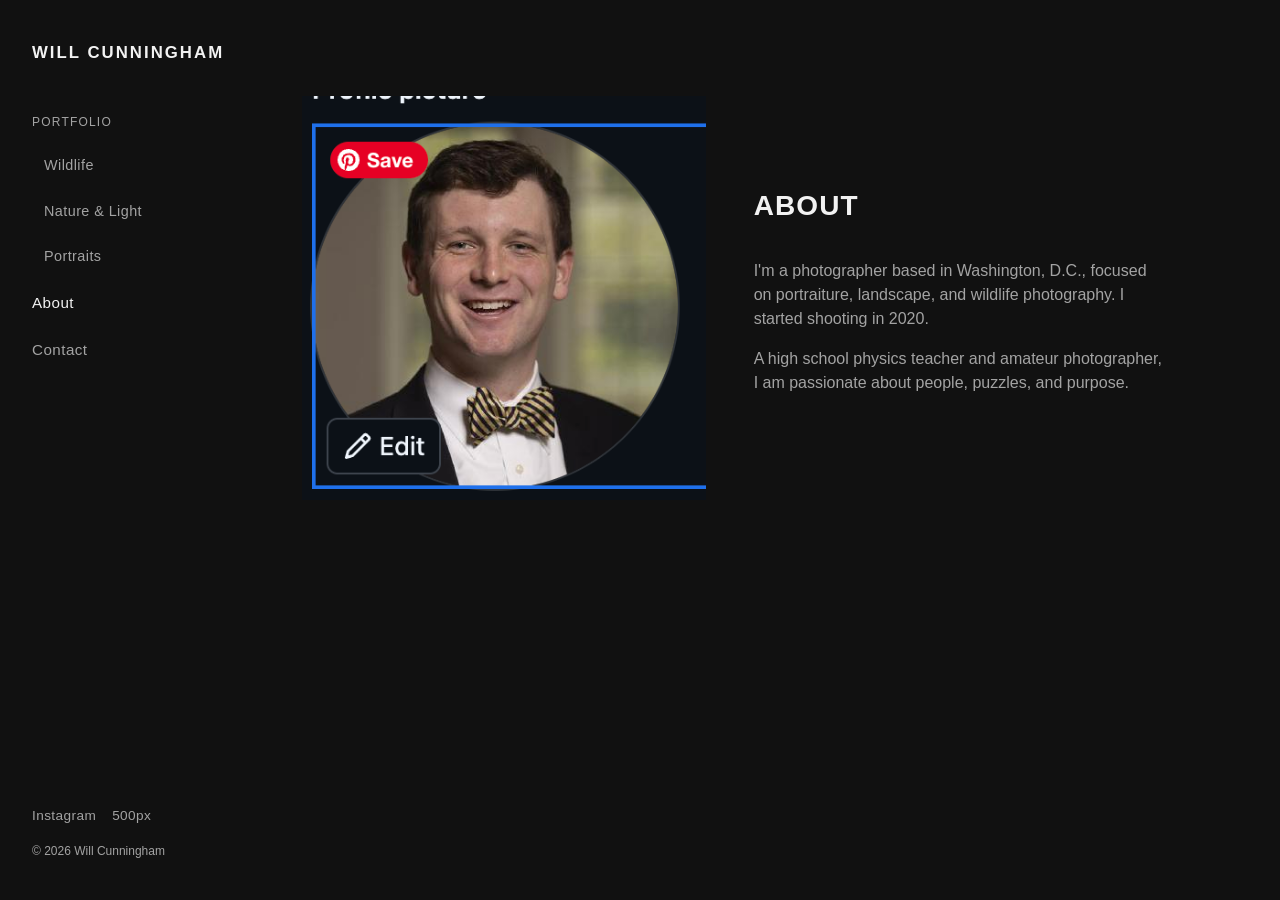
==== about.html @ c7975582 "Add mobile header logo and fix sidebar overlap issues Show the site name next to the hamburger butto" ====
<!DOCTYPE html>
<html lang="en">
<head>
<meta charset="UTF-8">
<meta name="viewport" content="width=device-width, initial-scale=1.0">
<title>About — Will Cunningham Photography</title>
<meta name="description" content="About Will Cunningham, photographer.">
<link rel="stylesheet" href="css/style.css">
</head>
<body>

<button class="nav-toggle" aria-label="Toggle navigation" aria-expanded="false">
  <span></span><span></span><span></span>
</button>

<a href="index.html" class="mobile-logo">WILL CUNNINGHAM</a>

<aside class="sidebar" id="sidebar">
  <a href="index.html" class="sidebar-logo">WILL CUNNINGHAM</a>
  <nav class="sidebar-nav">
    <div class="nav-group-label">Portfolio</div>
    <a href="wildlife.html" class="sub-link">Wildlife</a>
    <a href="nature-and-light.html" class="sub-link">Nature &amp; Light</a>
    <a href="portraits.html" class="sub-link">Portraits</a>
    <a href="about.html" class="current">About</a>
    <a href="contact.html">Contact</a>
  </nav>
  <div class="sidebar-footer">
    <div class="sidebar-social">
      <a href="https://www.instagram.com/wlcworks" target="_blank" rel="noopener">Instagram</a>
      <a href="#" target="_blank" rel="noopener">500px</a>
    </div>
    <p class="sidebar-copyright">&copy; <span id="year"></span> Will Cunningham</p>
  </div>
</aside>

<div class="page-content">
  <section class="about-section">
    <div class="about-image">
      <img src="images/old_headshot.png" alt="Portrait of Will Cunningham">
    </div>
    <div class="about-text">
      <h1 class="section-title">About</h1>
      <p>
        I'm a photographer based in Washington, D.C.,
         focused on portraiture, landscape, and wildlife photography. I started
        shooting in 2020.
      </p>
      <p>
        A high school physics teacher and amateur photographer, I am passionate about people,
        puzzles, and purpose.
      </p>
    </div>
  </section>
</div>

<script src="js/photos.js"></script>
<script src="js/script.js"></script>
</body>
</html>
---- css/style.css ----
/* ---------- Reset & base ---------- */
* {
  margin: 0;
  padding: 0;
  box-sizing: border-box;
}

:root {
  --bg: #111111;
  --bg-alt: #1a1a1a;
  --text: #f2f2f2;
  --text-muted: #a3a3a3;
  --border: #2c2c2c;
  --sidebar-width: 260px;
}

html {
  scroll-behavior: smooth;
}

body {
  background: var(--bg);
  color: var(--text);
  font-family: -apple-system, BlinkMacSystemFont, "Segoe UI", Helvetica, Arial, sans-serif;
  line-height: 1.5;
}

img {
  max-width: 100%;
  display: block;
}

a {
  color: inherit;
  text-decoration: none;
}

.section-title {
  font-size: 1.75rem;
  font-weight: 600;
  letter-spacing: 0.04em;
  text-transform: uppercase;
  margin-bottom: 2rem;
}

/* ---------- Sidebar ---------- */
.sidebar {
  position: fixed;
  top: 0;
  left: 0;
  bottom: 0;
  width: var(--sidebar-width);
  background: var(--bg);
  display: flex;
  flex-direction: column;
  padding: 2.5rem 2rem;
  overflow-y: auto;
  z-index: 200;
  transition: transform 0.3s ease;
}

.sidebar-logo {
  font-weight: 700;
  letter-spacing: 0.12em;
  font-size: 1.05rem;
  margin-bottom: 3rem;
  display: block;
}

.sidebar-nav {
  flex: 1;
  display: flex;
  flex-direction: column;
  gap: 0.5rem;
}

.nav-group-label {
  color: var(--text-muted);
  font-size: 0.75rem;
  letter-spacing: 0.1em;
  text-transform: uppercase;
  margin-top: 1.5rem;
  margin-bottom: 0.5rem;
}

.nav-group-label:first-child {
  margin-top: 0;
}

.sidebar-nav a {
  padding: 0.5rem 0;
  font-size: 0.95rem;
  letter-spacing: 0.03em;
  color: var(--text-muted);
  transition: color 0.2s ease;
}

.sidebar-nav a.sub-link {
  padding-left: 0.75rem;
  font-size: 0.9rem;
}

.sidebar-nav a:hover,
.sidebar-nav a.current {
  color: var(--text);
}

.sidebar-footer {
  margin-top: 2rem;
  display: flex;
  flex-direction: column;
  gap: 1rem;
}

.sidebar-social {
  display: flex;
  gap: 1rem;
}

.sidebar-social a {
  color: var(--text-muted);
  font-size: 0.85rem;
  letter-spacing: 0.03em;
}

.sidebar-social a:hover {
  color: var(--text);
}

.sidebar-copyright {
  color: var(--text-muted);
  font-size: 0.75rem;
}

.nav-toggle {
  display: none;
  position: fixed;
  top: 1.25rem;
  left: 1.25rem;
  z-index: 210;
  flex-direction: column;
  justify-content: center;
  gap: 5px;
  width: 40px;
  height: 40px;
  background: var(--bg-alt);
  border: 1px solid var(--border);
  cursor: pointer;
  transition: left 0.3s ease;
}

.nav-toggle span {
  display: block;
  height: 2px;
  width: 18px;
  margin: 0 auto;
  background: var(--text);
  transition: transform 0.25s ease, opacity 0.25s ease;
}

.nav-toggle[aria-expanded="true"] span:nth-child(1) {
  transform: translateY(7px) rotate(45deg);
}

.nav-toggle[aria-expanded="true"] span:nth-child(2) {
  opacity: 0;
}

.nav-toggle[aria-expanded="true"] span:nth-child(3) {
  transform: translateY(-7px) rotate(-45deg);
}

.mobile-logo {
  display: none;
  position: fixed;
  top: 0;
  left: 4.5rem;
  z-index: 205;
  height: 40px;
  line-height: 40px;
  margin-top: 1.25rem;
  font-weight: 700;
  letter-spacing: 0.08em;
  font-size: 0.85rem;
  white-space: nowrap;
}

/* ---------- Page content ---------- */
.page-content {
  margin-left: var(--sidebar-width);
  min-height: 100vh;
  display: flex;
  flex-direction: column;
}

.home-content {
  justify-content: center;
}

/* ---------- Homepage slider ---------- */
.hero-slider {
  position: relative;
  height: 72vh;
  margin: 0 4rem;
  overflow: hidden;
}

.slide {
  position: absolute;
  inset: 0;
  background-size: cover;
  background-position: center;
  opacity: 0;
  cursor: pointer;
  transition: opacity 1.2s ease;
}

.slide.active {
  opacity: 1;
}

.slide::after {
  content: "";
  position: absolute;
  inset: 0;
  background: linear-gradient(180deg, rgba(0, 0, 0, 0.25) 0%, rgba(0, 0, 0, 0.55) 100%);
}

.slide-dots {
  position: absolute;
  right: 3rem;
  bottom: 3rem;
  z-index: 2;
  display: flex;
  gap: 0.6rem;
}

.slide-dot {
  width: 8px;
  height: 8px;
  border-radius: 50%;
  background: rgba(255, 255, 255, 0.35);
  border: none;
  cursor: pointer;
  padding: 0;
}

.slide-dot.active {
  background: #fff;
}

/* ---------- Gallery pages ---------- */
.gallery-page-header {
  max-width: 1200px;
  margin: 0 auto;
  padding: 6rem 2rem 0;
}

.gallery-section {
  max-width: 1200px;
  margin: 0 auto;
  padding: 2rem 2rem 6rem;
}

.gallery {
  display: flex;
  gap: 1rem;
  align-items: flex-start;
}

.gallery-column {
  flex: 1;
  min-width: 0;
  display: flex;
  flex-direction: column;
  gap: 1rem;
}

.gallery-item {
  overflow: hidden;
  cursor: pointer;
  background: var(--bg-alt);
}

.gallery-item img {
  width: 100%;
  height: auto;
  display: block;
  transition: transform 0.4s ease;
}

.gallery-item:hover img {
  transform: scale(1.06);
}

/* ---------- About page ---------- */
.about-section {
  max-width: 1000px;
  margin: 0 auto;
  padding: 6rem 2rem;
  display: grid;
  grid-template-columns: 1fr 1.2fr;
  gap: 3rem;
  align-items: center;
}

.about-image img {
  width: 100%;
  aspect-ratio: 1 / 1;
  object-fit: cover;
}

.about-text p {
  color: var(--text-muted);
  margin-bottom: 1rem;
  max-width: 46ch;
}

/* ---------- Contact page ---------- */
.contact-section {
  max-width: 700px;
  margin: 0 auto;
  padding: 6rem 2rem;
  text-align: center;
}

.contact-section p {
  color: var(--text-muted);
  margin-bottom: 1.5rem;
}

.contact-email {
  font-size: 1.5rem;
  font-weight: 600;
  border-bottom: 1px solid var(--text-muted);
  padding-bottom: 2px;
}

.social-links {
  display: flex;
  gap: 1.5rem;
  justify-content: center;
  margin-top: 2rem;
}

.social-links a {
  color: var(--text-muted);
  text-transform: uppercase;
  font-size: 0.85rem;
  letter-spacing: 0.05em;
  transition: color 0.2s ease;
}

.social-links a:hover {
  color: var(--text);
}

/* ---------- Lightbox ---------- */
.lightbox {
  position: fixed;
  inset: 0;
  background: rgba(0, 0, 0, 0.92);
  display: none;
  align-items: center;
  justify-content: center;
  z-index: 300;
}

.lightbox.active {
  display: flex;
}

.lightbox-img {
  max-width: 88vw;
  max-height: 85vh;
  object-fit: contain;
}

.lightbox-close,
.lightbox-prev,
.lightbox-next {
  position: absolute;
  background: none;
  border: none;
  color: var(--text);
  cursor: pointer;
  font-size: 1.75rem;
  line-height: 1;
  padding: 0.75rem;
}

.lightbox-close {
  top: 1.5rem;
  right: 1.5rem;
}

.lightbox-prev {
  left: 1rem;
  top: 50%;
  transform: translateY(-50%);
}

.lightbox-next {
  right: 1rem;
  top: 50%;
  transform: translateY(-50%);
}

/* ---------- Responsive ---------- */
@media (max-width: 900px) {
  .about-section {
    grid-template-columns: 1fr;
  }

  .about-image {
    max-width: 320px;
    margin: 0 auto;
  }
}

@media (max-width: 780px) {
  .sidebar {
    transform: translateX(-100%);
    width: 240px;
  }

  .nav-toggle[aria-expanded="true"] {
    left: 180px;
  }

  .sidebar.open {
    transform: translateX(0);
  }

  .nav-toggle {
    display: flex;
  }

  .mobile-logo {
    display: block;
  }

  .page-content {
    margin-left: 0;
  }

  .hero-slider {
    margin: 0 1.5rem;
  }

  .slide-dots {
    right: 1.5rem;
    bottom: 2rem;
  }
}

@media (max-width: 640px) {
  .gallery,
  .gallery-column {
    gap: 0.5rem;
  }

  .lightbox-prev,
  .lightbox-next {
    font-size: 1.25rem;
  }

  .gallery-page-header,
  .intro-section {
    padding-top: 5rem;
  }
}
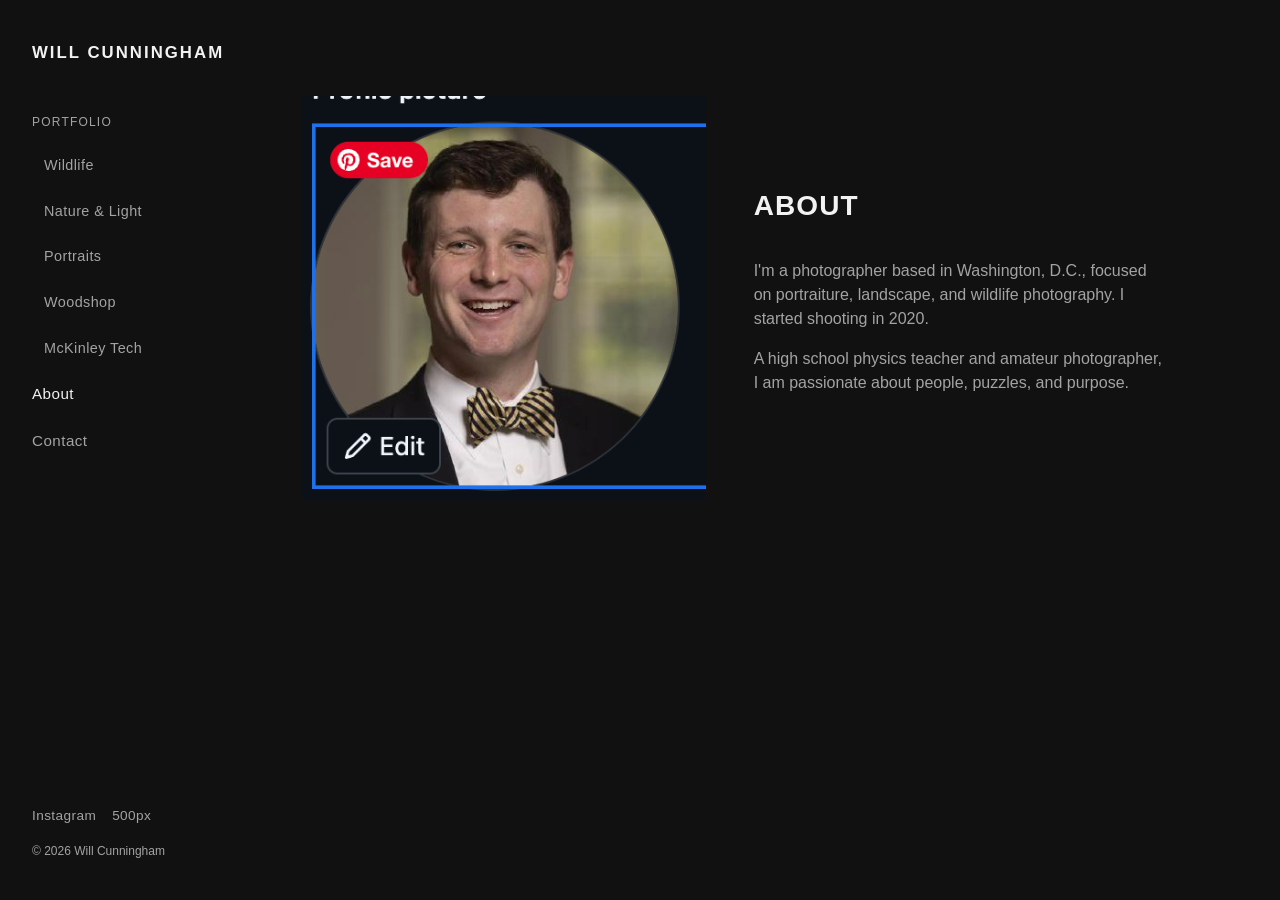
==== commit b267636a: "Add Woodshop and McKinley Tech portfolio sections Scaffold two new gallery pages with photos, wire t" ====
--- a/about.html
+++ b/about.html
@@ -9,11 +9,12 @@
 </head>
 <body>
 
-<button class="nav-toggle" aria-label="Toggle navigation" aria-expanded="false">
-  <span></span><span></span><span></span>
-</button>
-
-<a href="index.html" class="mobile-logo">WILL CUNNINGHAM</a>
+<div class="mobile-topbar">
+  <button class="nav-toggle" aria-label="Toggle navigation" aria-expanded="false">
+    <span></span><span></span><span></span>
+  </button>
+  <a href="index.html" class="mobile-logo">WILL CUNNINGHAM</a>
+</div>
 
 <aside class="sidebar" id="sidebar">
   <a href="index.html" class="sidebar-logo">WILL CUNNINGHAM</a>
@@ -22,6 +23,8 @@
     <a href="wildlife.html" class="sub-link">Wildlife</a>
     <a href="nature-and-light.html" class="sub-link">Nature &amp; Light</a>
     <a href="portraits.html" class="sub-link">Portraits</a>
+    <a href="woodshop.html" class="sub-link">Woodshop</a>
+    <a href="mckinley-tech.html" class="sub-link">McKinley Tech</a>
     <a href="about.html" class="current">About</a>
     <a href="contact.html">Contact</a>
   </nav>
--- a/css/style.css
+++ b/css/style.css
@@ -56,7 +56,6 @@
   padding: 2.5rem 2rem;
   overflow-y: auto;
   z-index: 200;
-  transition: transform 0.3s ease;
 }
 
 .sidebar-logo {
@@ -69,6 +68,7 @@
 
 .sidebar-nav {
   flex: 1;
+  min-height: 0;
   display: flex;
   flex-direction: column;
   gap: 0.5rem;
@@ -107,6 +107,7 @@
 
 .sidebar-footer {
   margin-top: 2rem;
+  min-height: 0;
   display: flex;
   flex-direction: column;
   gap: 1rem;
@@ -132,12 +133,13 @@
   font-size: 0.75rem;
 }
 
+.mobile-topbar {
+  display: none;
+}
+
 .nav-toggle {
   display: none;
-  position: fixed;
-  top: 1.25rem;
-  left: 1.25rem;
-  z-index: 210;
+  flex-shrink: 0;
   flex-direction: column;
   justify-content: center;
   gap: 5px;
@@ -146,7 +148,6 @@
   background: var(--bg-alt);
   border: 1px solid var(--border);
   cursor: pointer;
-  transition: left 0.3s ease;
 }
 
 .nav-toggle span {
@@ -171,14 +172,6 @@
 }
 
 .mobile-logo {
-  display: none;
-  position: fixed;
-  top: 0;
-  left: 4.5rem;
-  z-index: 205;
-  height: 40px;
-  line-height: 40px;
-  margin-top: 1.25rem;
   font-weight: 700;
   letter-spacing: 0.08em;
   font-size: 0.85rem;
@@ -419,25 +412,39 @@
 }
 
 @media (max-width: 780px) {
-  .sidebar {
-    transform: translateX(-100%);
-    width: 240px;
-  }
-
-  .nav-toggle[aria-expanded="true"] {
-    left: 180px;
-  }
-
-  .sidebar.open {
-    transform: translateX(0);
+  .mobile-topbar {
+    display: flex;
+    align-items: center;
+    gap: 1rem;
+    padding: 1rem 1.25rem;
+    position: sticky;
+    top: 0;
+    z-index: 210;
+    background: var(--bg);
   }
 
   .nav-toggle {
     display: flex;
   }
 
-  .mobile-logo {
-    display: block;
+  .sidebar {
+    position: static;
+    width: 100%;
+    max-height: 0;
+    padding-top: 0;
+    padding-bottom: 0;
+    overflow: hidden;
+    transition: max-height 0.35s ease, padding 0.35s ease;
+  }
+
+  .sidebar.open {
+    max-height: 500px;
+    padding-top: 2.5rem;
+    padding-bottom: 2.5rem;
+  }
+
+  .sidebar-logo {
+    display: none;
   }
 
   .page-content {
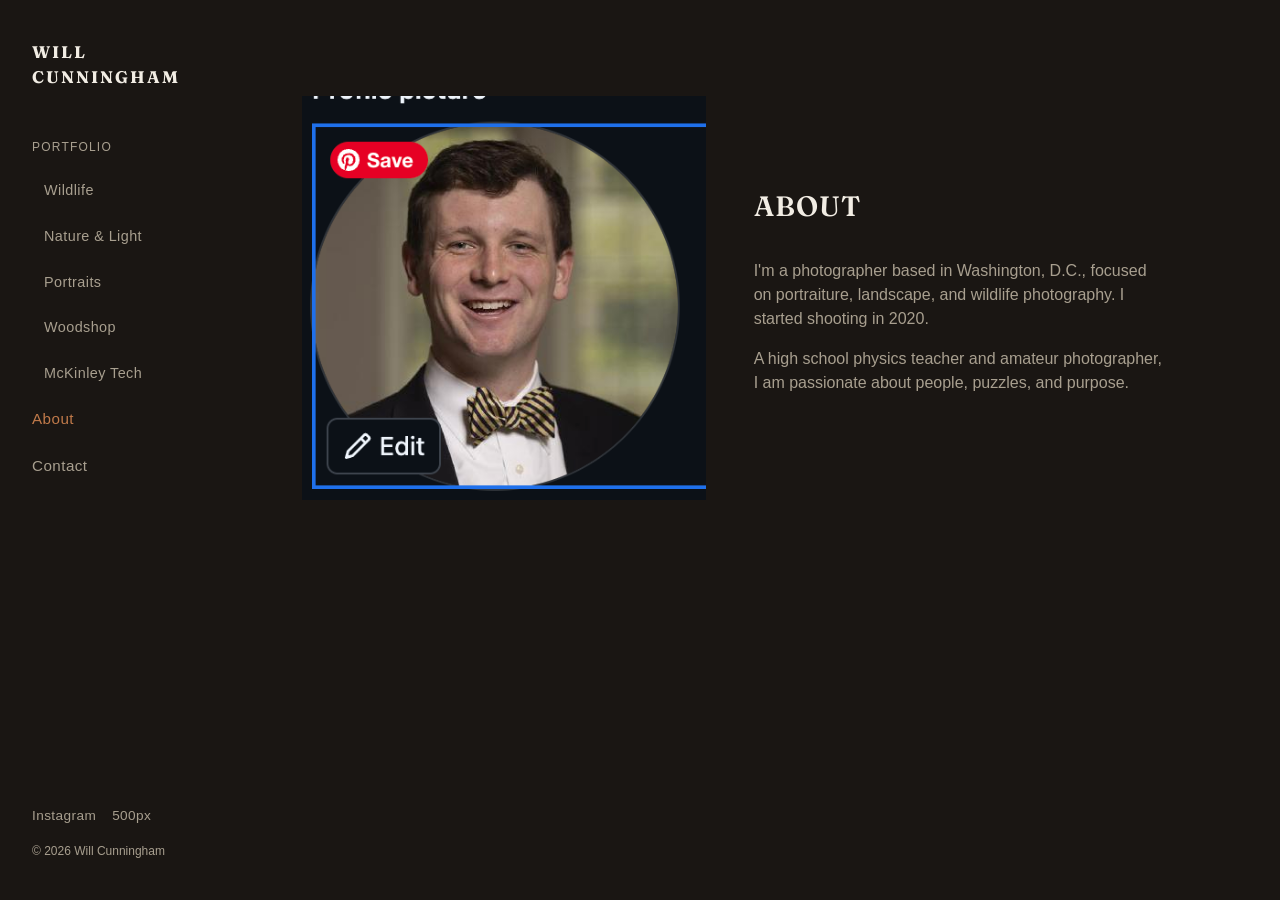
==== commit 86f25dc2: "Add warm neutral color theme and Fraunces heading font Replace the black/white/gray palette with a w" ====
--- a/about.html
+++ b/about.html
@@ -5,6 +5,9 @@
 <meta name="viewport" content="width=device-width, initial-scale=1.0">
 <title>About — Will Cunningham Photography</title>
 <meta name="description" content="About Will Cunningham, photographer.">
+<link rel="preconnect" href="https://fonts.googleapis.com">
+<link rel="preconnect" href="https://fonts.gstatic.com" crossorigin>
+<link rel="stylesheet" href="https://fonts.googleapis.com/css2?family=Fraunces:wght@600;700&display=swap">
 <link rel="stylesheet" href="css/style.css">
 </head>
 <body>
--- a/css/style.css
+++ b/css/style.css
@@ -6,11 +6,13 @@
 }
 
 :root {
-  --bg: #111111;
-  --bg-alt: #1a1a1a;
-  --text: #f2f2f2;
-  --text-muted: #a3a3a3;
-  --border: #2c2c2c;
+  --bg: #1a1613;
+  --bg-alt: #231e19;
+  --text: #f2ede4;
+  --text-muted: #a89f8f;
+  --border: #352e27;
+  --accent: #c17a4a;
+  --font-heading: "Fraunces", Georgia, serif;
   --sidebar-width: 260px;
 }
 
@@ -36,6 +38,7 @@
 }
 
 .section-title {
+  font-family: var(--font-heading);
   font-size: 1.75rem;
   font-weight: 600;
   letter-spacing: 0.04em;
@@ -59,6 +62,7 @@
 }
 
 .sidebar-logo {
+  font-family: var(--font-heading);
   font-weight: 700;
   letter-spacing: 0.12em;
   font-size: 1.05rem;
@@ -102,7 +106,7 @@
 
 .sidebar-nav a:hover,
 .sidebar-nav a.current {
-  color: var(--text);
+  color: var(--accent);
 }
 
 .sidebar-footer {
@@ -125,7 +129,7 @@
 }
 
 .sidebar-social a:hover {
-  color: var(--text);
+  color: var(--accent);
 }
 
 .sidebar-copyright {
@@ -172,6 +176,7 @@
 }
 
 .mobile-logo {
+  font-family: var(--font-heading);
   font-weight: 700;
   letter-spacing: 0.08em;
   font-size: 0.85rem;
@@ -201,6 +206,7 @@
 .slide {
   position: absolute;
   inset: 0;
+  background-color: var(--bg);
   background-size: cover;
   background-position: center;
   opacity: 0;
@@ -212,11 +218,11 @@
   opacity: 1;
 }
 
-.slide::after {
-  content: "";
-  position: absolute;
-  inset: 0;
-  background: linear-gradient(180deg, rgba(0, 0, 0, 0.25) 0%, rgba(0, 0, 0, 0.55) 100%);
+@media (min-width: 781px) {
+  .slide.portrait-photo {
+    background-size: contain;
+    background-repeat: no-repeat;
+  }
 }
 
 .slide-dots {
@@ -226,6 +232,9 @@
   z-index: 2;
   display: flex;
   gap: 0.6rem;
+  padding: 0.5rem 0.7rem;
+  background: rgba(0, 0, 0, 0.35);
+  border-radius: 999px;
 }
 
 .slide-dot {
@@ -239,7 +248,7 @@
 }
 
 .slide-dot.active {
-  background: #fff;
+  background: var(--accent);
 }
 
 /* ---------- Gallery pages ---------- */
@@ -323,6 +332,7 @@
 }
 
 .contact-email {
+  font-family: var(--font-heading);
   font-size: 1.5rem;
   font-weight: 600;
   border-bottom: 1px solid var(--text-muted);
@@ -345,7 +355,7 @@
 }
 
 .social-links a:hover {
-  color: var(--text);
+  color: var(--accent);
 }
 
 /* ---------- Lightbox ---------- */
@@ -455,6 +465,11 @@
     margin: 0 1.5rem;
   }
 
+  .slide.landscape-photo {
+    background-size: contain;
+    background-repeat: no-repeat;
+  }
+
   .slide-dots {
     right: 1.5rem;
     bottom: 2rem;
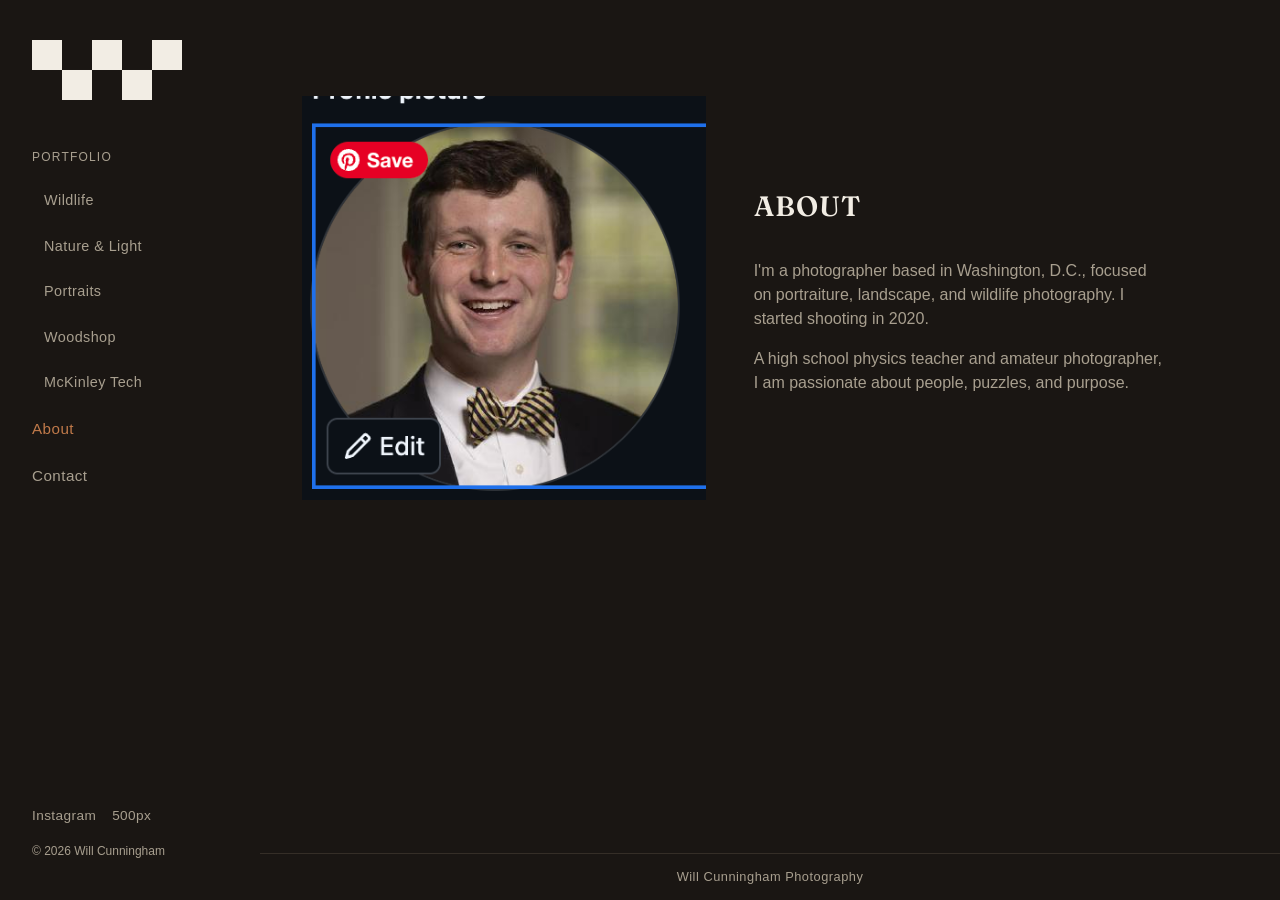
==== commit f1e98941: "Add logo mark and a persistent footer Replace the text logo with an inline SVG mark (sidebar + mobil" ====
--- a/about.html
+++ b/about.html
@@ -16,11 +16,37 @@
   <button class="nav-toggle" aria-label="Toggle navigation" aria-expanded="false">
     <span></span><span></span><span></span>
   </button>
-  <a href="index.html" class="mobile-logo">WILL CUNNINGHAM</a>
+  <a href="index.html" class="mobile-logo" aria-label="Will Cunningham — Home">
+    <svg class="logo-mark" viewBox="0 0 264.41 105.77" xmlns="http://www.w3.org/2000/svg">
+    <circle cx="26.44" cy="26.44" r="26.44"/>
+    <circle cx="79.32" cy="79.32" r="26.44"/>
+    <circle cx="132.21" cy="26.44" r="26.44"/>
+    <circle cx="185.09" cy="79.32" r="26.44"/>
+    <circle cx="237.97" cy="26.44" r="26.44"/>
+    <rect y="0" width="52.88" height="52.88"/>
+    <rect x="52.88" y="52.88" width="52.88" height="52.88"/>
+    <rect x="105.77" width="52.88" height="52.88"/>
+    <rect x="158.65" y="52.88" width="52.88" height="52.88"/>
+    <rect x="211.53" width="52.88" height="52.88"/>
+  </svg>
+  </a>
 </div>
 
 <aside class="sidebar" id="sidebar">
-  <a href="index.html" class="sidebar-logo">WILL CUNNINGHAM</a>
+  <a href="index.html" class="sidebar-logo" aria-label="Will Cunningham — Home">
+    <svg class="logo-mark" viewBox="0 0 264.41 105.77" xmlns="http://www.w3.org/2000/svg">
+    <circle cx="26.44" cy="26.44" r="26.44"/>
+    <circle cx="79.32" cy="79.32" r="26.44"/>
+    <circle cx="132.21" cy="26.44" r="26.44"/>
+    <circle cx="185.09" cy="79.32" r="26.44"/>
+    <circle cx="237.97" cy="26.44" r="26.44"/>
+    <rect y="0" width="52.88" height="52.88"/>
+    <rect x="52.88" y="52.88" width="52.88" height="52.88"/>
+    <rect x="105.77" width="52.88" height="52.88"/>
+    <rect x="158.65" y="52.88" width="52.88" height="52.88"/>
+    <rect x="211.53" width="52.88" height="52.88"/>
+  </svg>
+  </a>
   <nav class="sidebar-nav">
     <div class="nav-group-label">Portfolio</div>
     <a href="wildlife.html" class="sub-link">Wildlife</a>
@@ -60,6 +86,8 @@
   </section>
 </div>
 
+<footer class="page-footer">Will Cunningham Photography</footer>
+
 <script src="js/photos.js"></script>
 <script src="js/script.js"></script>
 </body>
--- a/css/style.css
+++ b/css/style.css
@@ -61,13 +61,25 @@
   z-index: 200;
 }
 
+.logo-mark {
+  fill: currentColor;
+  display: block;
+}
+
 .sidebar-logo {
-  font-family: var(--font-heading);
-  font-weight: 700;
-  letter-spacing: 0.12em;
-  font-size: 1.05rem;
+  color: var(--text);
   margin-bottom: 3rem;
   display: block;
+  transition: color 0.2s ease;
+}
+
+.sidebar-logo:hover {
+  color: var(--accent);
+}
+
+.sidebar-logo .logo-mark {
+  width: 150px;
+  height: auto;
 }
 
 .sidebar-nav {
@@ -176,11 +188,14 @@
 }
 
 .mobile-logo {
-  font-family: var(--font-heading);
-  font-weight: 700;
-  letter-spacing: 0.08em;
-  font-size: 0.85rem;
-  white-space: nowrap;
+  color: var(--text);
+  display: flex;
+  align-items: center;
+}
+
+.mobile-logo .logo-mark {
+  width: 76px;
+  height: auto;
 }
 
 /* ---------- Page content ---------- */
@@ -356,6 +371,22 @@
 
 .social-links a:hover {
   color: var(--accent);
+}
+
+/* ---------- Footer ---------- */
+.page-footer {
+  position: fixed;
+  left: var(--sidebar-width);
+  right: 0;
+  bottom: 0;
+  z-index: 150;
+  background: var(--bg);
+  border-top: 1px solid var(--border);
+  text-align: center;
+  padding: 0.85rem 2rem;
+  color: var(--text-muted);
+  font-size: 0.8rem;
+  letter-spacing: 0.04em;
 }
 
 /* ---------- Lightbox ---------- */
@@ -461,6 +492,10 @@
     margin-left: 0;
   }
 
+  .page-footer {
+    left: 0;
+  }
+
   .hero-slider {
     margin: 0 1.5rem;
   }
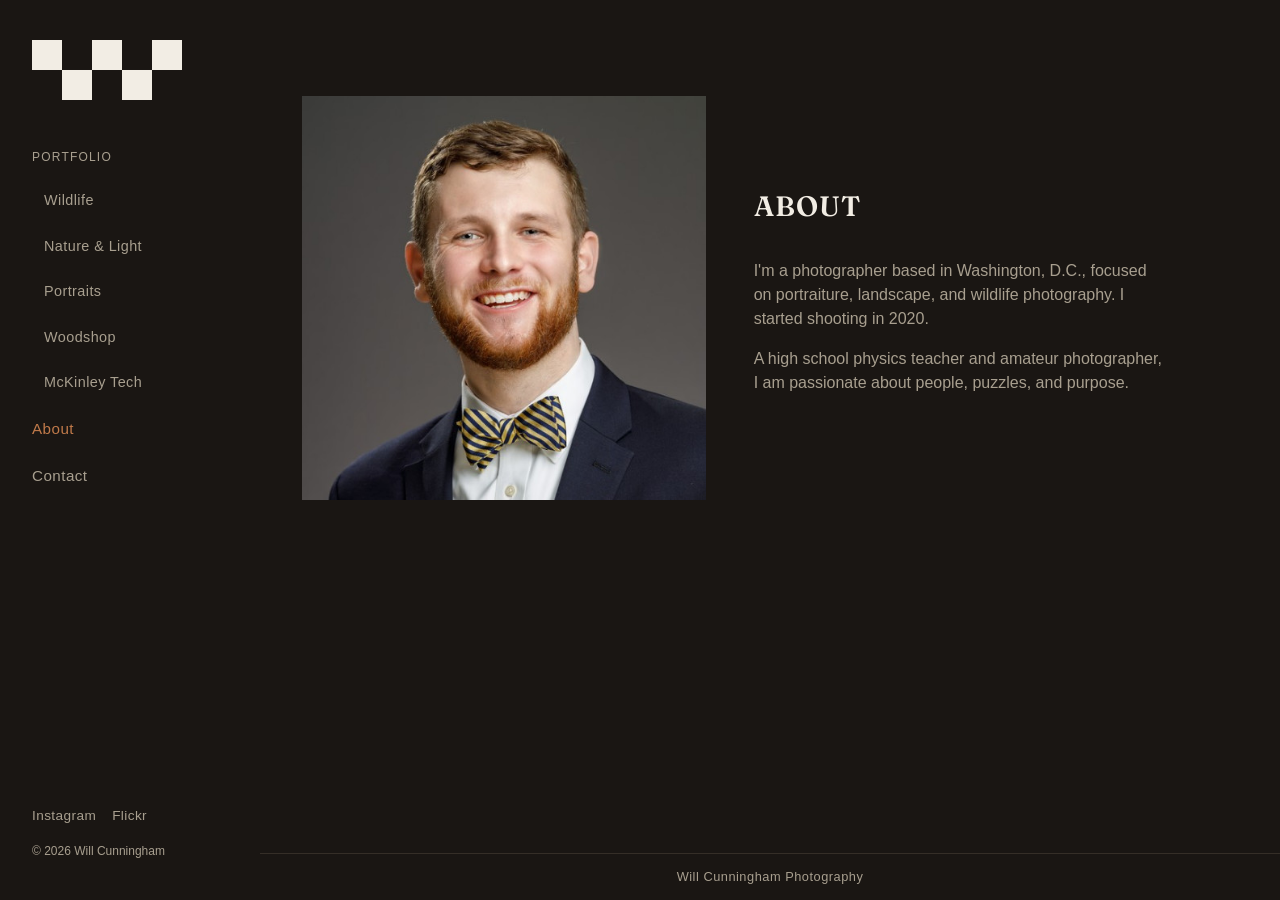
==== commit b4dbb6d2: "Replace 500px with Flickr, update About headshot Swap the 500px placeholder link for the real Flickr" ====
--- a/about.html
+++ b/about.html
@@ -60,7 +60,7 @@
   <div class="sidebar-footer">
     <div class="sidebar-social">
       <a href="https://www.instagram.com/wlcworks" target="_blank" rel="noopener">Instagram</a>
-      <a href="#" target="_blank" rel="noopener">500px</a>
+      <a href="https://www.flickr.com/photos/196068418@N02/" target="_blank" rel="noopener">Flickr</a>
     </div>
     <p class="sidebar-copyright">&copy; <span id="year"></span> Will Cunningham</p>
   </div>
@@ -69,7 +69,7 @@
 <div class="page-content">
   <section class="about-section">
     <div class="about-image">
-      <img src="images/old_headshot.png" alt="Portrait of Will Cunningham">
+      <img src="images/headshot.jpg" alt="Portrait of Will Cunningham">
     </div>
     <div class="about-text">
       <h1 class="section-title">About</h1>
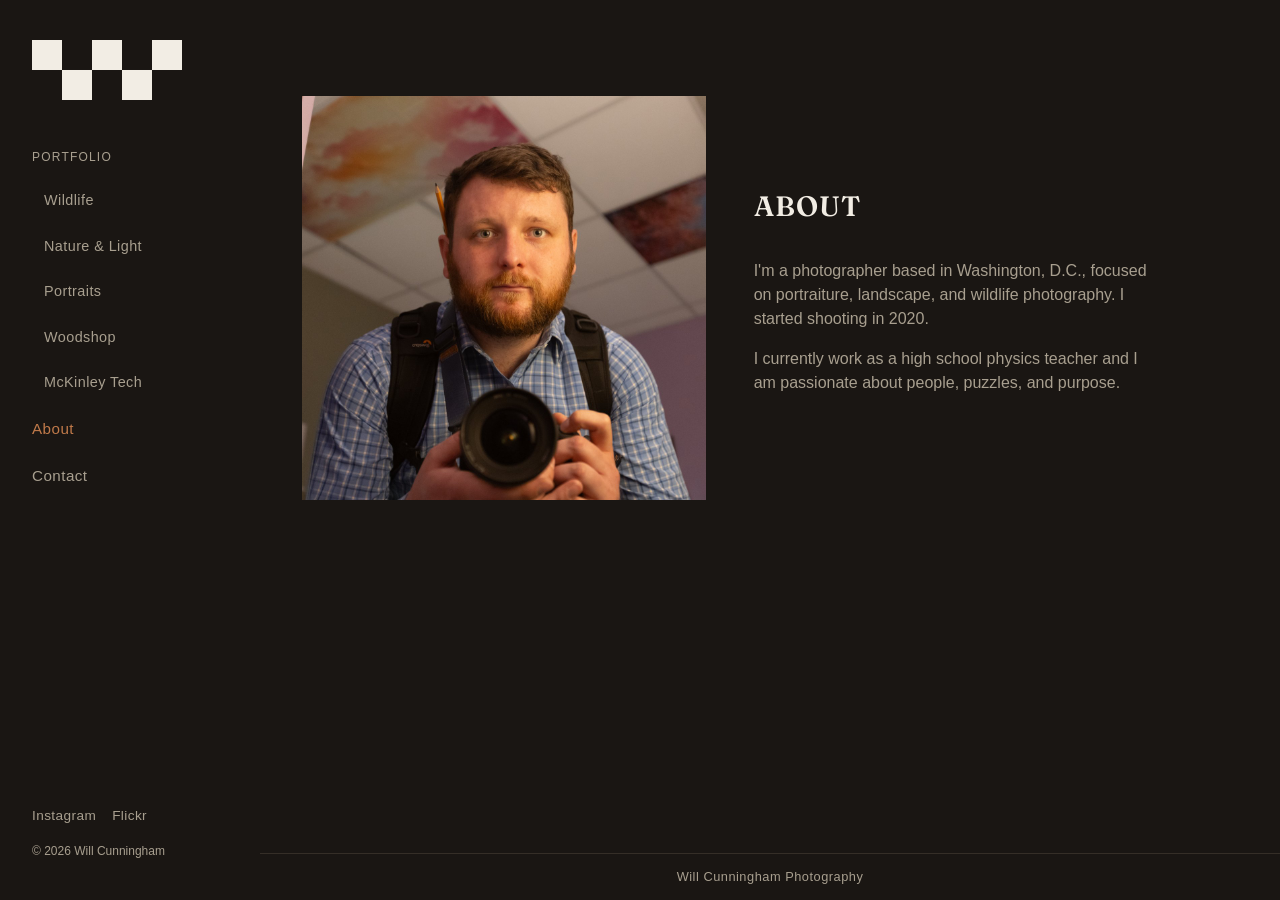
==== commit 73bcc430: "Tweak About page copy Co-Authored-By: Claude Sonnet 5 <noreply@anthropic.com>" ====
--- a/about.html
+++ b/about.html
@@ -5,6 +5,9 @@
 <meta name="viewport" content="width=device-width, initial-scale=1.0">
 <title>About — Will Cunningham Photography</title>
 <meta name="description" content="About Will Cunningham, photographer.">
+<link rel="icon" href="favicon.svg" type="image/svg+xml">
+<link rel="alternate icon" href="favicon.ico">
+<link rel="apple-touch-icon" href="apple-touch-icon.png">
 <link rel="preconnect" href="https://fonts.googleapis.com">
 <link rel="preconnect" href="https://fonts.gstatic.com" crossorigin>
 <link rel="stylesheet" href="https://fonts.googleapis.com/css2?family=Fraunces:wght@600;700&display=swap">
@@ -28,6 +31,10 @@
     <rect x="105.77" width="52.88" height="52.88"/>
     <rect x="158.65" y="52.88" width="52.88" height="52.88"/>
     <rect x="211.53" width="52.88" height="52.88"/>
+    <rect class="logo-cover logo-cover--row1" width="264.41" height="52.88"/>
+    <rect class="logo-cover logo-cover--row2" y="52.88" width="264.41" height="52.88"/>
+    <rect class="logo-scan logo-scan--row1" width="52.88" height="52.88"/>
+    <rect class="logo-scan logo-scan--row2" y="52.88" width="52.88" height="52.88"/>
   </svg>
   </a>
 </div>
@@ -45,6 +52,10 @@
     <rect x="105.77" width="52.88" height="52.88"/>
     <rect x="158.65" y="52.88" width="52.88" height="52.88"/>
     <rect x="211.53" width="52.88" height="52.88"/>
+    <rect class="logo-cover logo-cover--row1" width="264.41" height="52.88"/>
+    <rect class="logo-cover logo-cover--row2" y="52.88" width="264.41" height="52.88"/>
+    <rect class="logo-scan logo-scan--row1" width="52.88" height="52.88"/>
+    <rect class="logo-scan logo-scan--row2" y="52.88" width="52.88" height="52.88"/>
   </svg>
   </a>
   <nav class="sidebar-nav">
@@ -75,11 +86,12 @@
       <h1 class="section-title">About</h1>
       <p>
         I'm a photographer based in Washington, D.C.,
-         focused on portraiture, landscape, and wildlife photography. I started
-        shooting in 2020.
+         focused on portraiture, landscape, and wildlife photography.
+         I started shooting in 2020.
       </p>
       <p>
-        A high school physics teacher and amateur photographer, I am passionate about people,
+        I currently work as a high school physics teacher
+        and I am passionate about people,
         puzzles, and purpose.
       </p>
     </div>
--- a/css/style.css
+++ b/css/style.css
@@ -64,6 +64,52 @@
 .logo-mark {
   fill: currentColor;
   display: block;
+  overflow: hidden;
+}
+
+/* Intro animation: a square sweeps left-to-right across each row,
+   revealing the checkered mark as it passes over it. */
+.logo-cover,
+.logo-scan {
+  animation-name: logo-scan-sweep;
+  animation-duration: 0.6s;
+  animation-timing-function: step-end;
+  animation-fill-mode: forwards;
+}
+
+.logo-cover {
+  fill: var(--bg);
+}
+
+.logo-scan {
+  fill: var(--accent);
+}
+
+.logo-cover--row2,
+.logo-scan--row2 {
+  animation-delay: 0.6s;
+}
+
+.logo-scan--row2 {
+  opacity: 0;
+}
+
+@keyframes logo-scan-sweep {
+  0%   { transform: translateX(0px); opacity: 1; }
+  20%  { transform: translateX(52.88px); }
+  40%  { transform: translateX(105.77px); }
+  60%  { transform: translateX(158.65px); }
+  80%  { transform: translateX(211.53px); }
+  100% { transform: translateX(264.41px); }
+}
+
+@media (prefers-reduced-motion: reduce) {
+  .logo-cover,
+  .logo-scan {
+    animation: none;
+    transform: translateX(264.41px);
+    opacity: 0;
+  }
 }
 
 .sidebar-logo {
